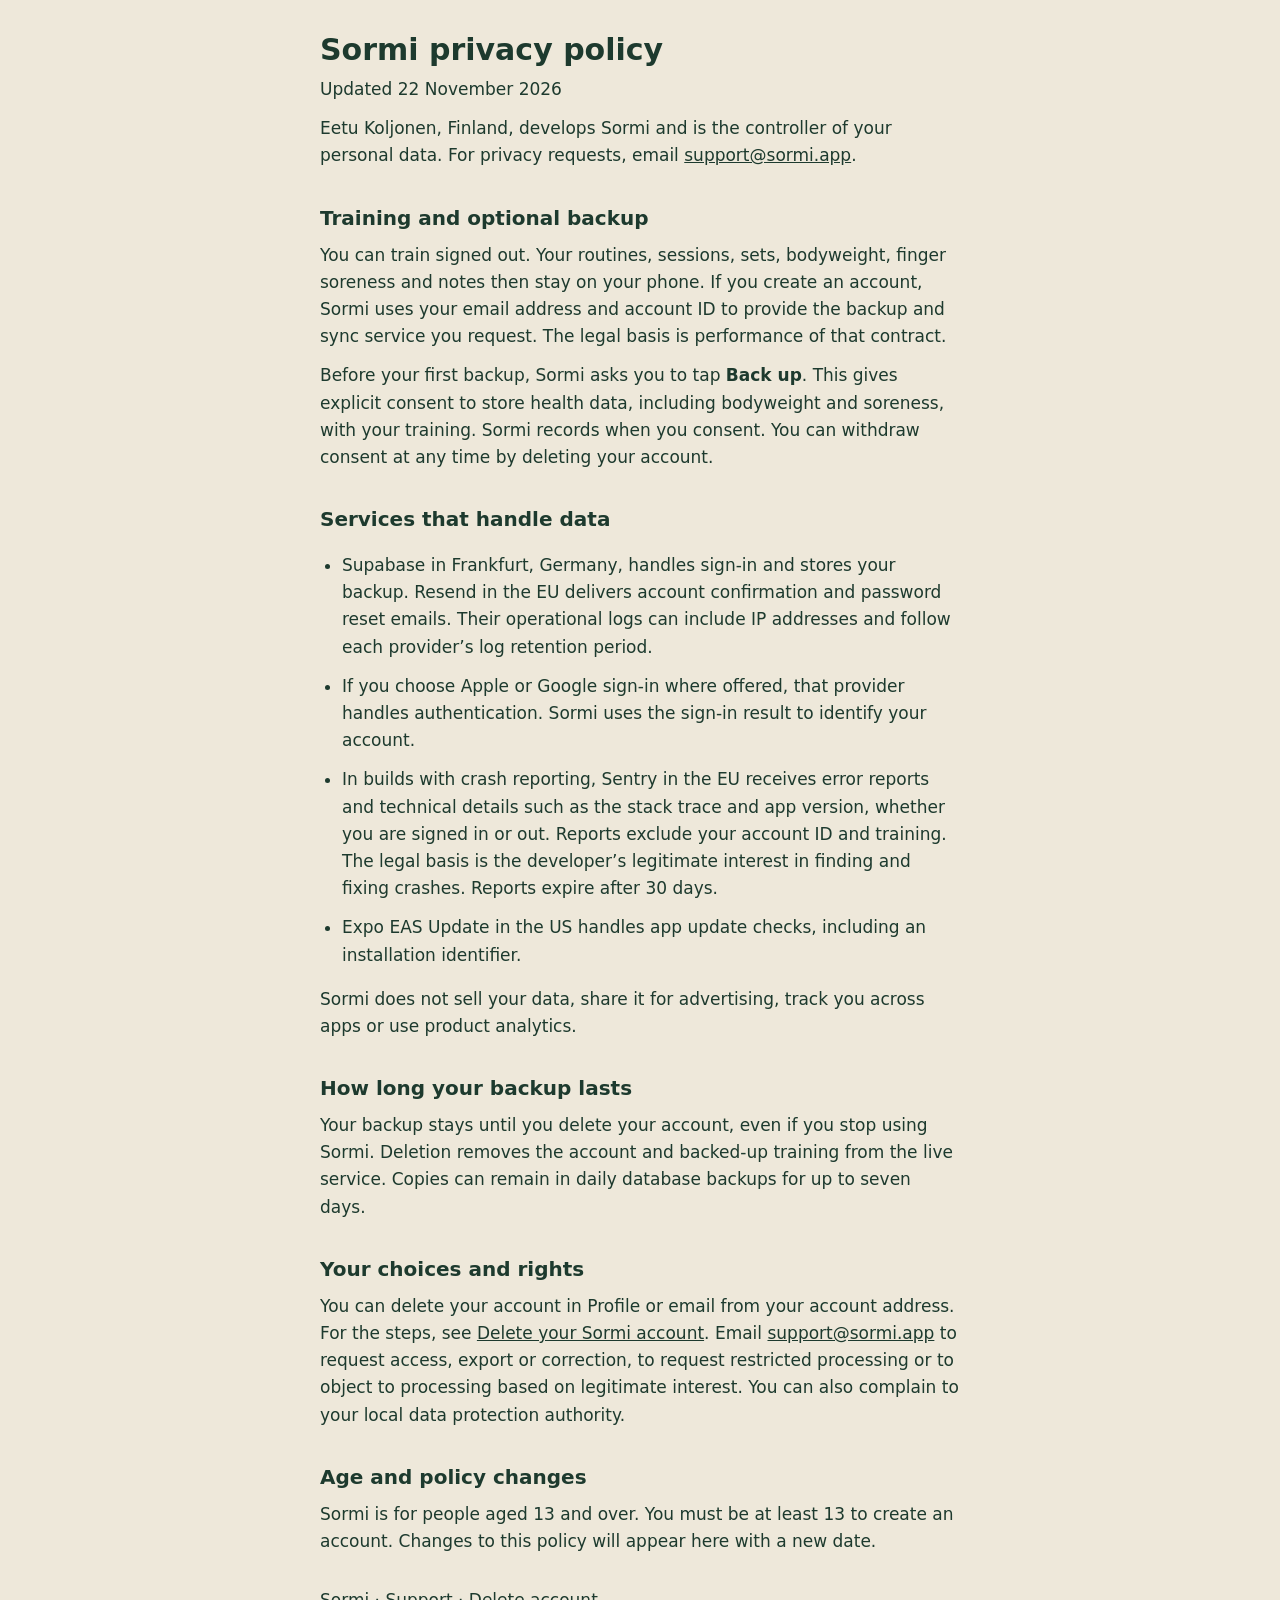
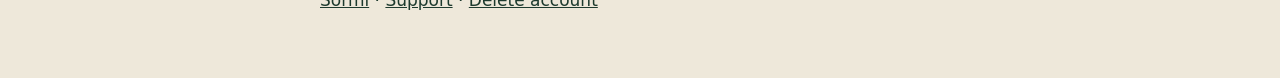
==== privacy/index.html @ 3d549fc2 "Add Sormi privacy, support and account deletion pages" ====
<!doctype html>
<html lang="en">
<head>
<meta charset="utf-8">
<meta name="viewport" content="width=device-width, initial-scale=1">
<title>Sormi privacy policy</title>
<link rel="stylesheet" href="../style.css">
</head>
<body>
<main>
<h1>Sormi privacy policy</h1>
<p>Updated 22 November 2026</p>
<p>Eetu Koljonen, Finland, develops Sormi and is the controller of your personal data. For privacy requests, email <a href="mailto:support@sormi.app">support@sormi.app</a>.</p>
<h2>Training and optional backup</h2>
<p>You can train signed out. Your routines, sessions, sets, bodyweight, finger soreness and notes then stay on your phone. If you create an account, Sormi uses your email address and account ID to provide the backup and sync service you request. The legal basis is performance of that contract.</p>
<p>Before your first backup, Sormi asks you to tap <strong>Back up</strong>. This gives explicit consent to store health data, including bodyweight and soreness, with your training. Sormi records when you consent. You can withdraw consent at any time by deleting your account.</p>
<h2>Services that handle data</h2>
<ul>
<li>Supabase in Frankfurt, Germany, handles sign-in and stores your backup. Resend in the EU delivers account confirmation and password reset emails. Their operational logs can include IP addresses and follow each provider’s log retention period.</li>
<li>If you choose Apple or Google sign-in where offered, that provider handles authentication. Sormi uses the sign-in result to identify your account.</li>
<li>In builds with crash reporting, Sentry in the EU receives error reports and technical details such as the stack trace and app version, whether you are signed in or out. Reports exclude your account ID and training. The legal basis is the developer’s legitimate interest in finding and fixing crashes. Reports expire after 30 days.</li>
<li>Expo EAS Update in the US handles app update checks, including an installation identifier.</li>
</ul>
<p>Sormi does not sell your data, share it for advertising, track you across apps or use product analytics.</p>
<h2>How long your backup lasts</h2>
<p>Your backup stays until you delete your account, even if you stop using Sormi. Deletion removes the account and backed-up training from the live service. Copies can remain in daily database backups for up to seven days.</p>
<h2>Your choices and rights</h2>
<p>You can delete your account in Profile or email from your account address. For the steps, see <a href="../delete-account/">Delete your Sormi account</a>. Email <a href="mailto:support@sormi.app">support@sormi.app</a> to request access, export or correction, to request restricted processing or to object to processing based on legitimate interest. You can also complain to your local data protection authority.</p>
<h2>Age and policy changes</h2>
<p>Sormi is for people aged 13 and over. You must be at least 13 to create an account. Changes to this policy will appear here with a new date.</p>
<nav aria-label="Related pages"><a href="../">Sormi</a> · <a href="../support/">Support</a> · <a href="../delete-account/">Delete account</a></nav>
</main>
</body>
</html>
---- style.css ----
body{margin:0;background:#EEE8DA;color:#1D3A2E;font-family:"DM Sans",system-ui,-apple-system,sans-serif;line-height:1.6;font-size:17px}
main{max-width:640px;margin:0 auto;padding:32px 20px 64px}
h1{font-size:30px;line-height:1.2;margin:0 0 8px}
h2{font-size:20px;margin:32px 0 8px}
p,li{margin:0 0 12px}
ul{padding-left:22px}
a{color:#1D3A2E;text-decoration:underline}
.muted{color:#4E5E54}
nav { margin-top: 2rem; }
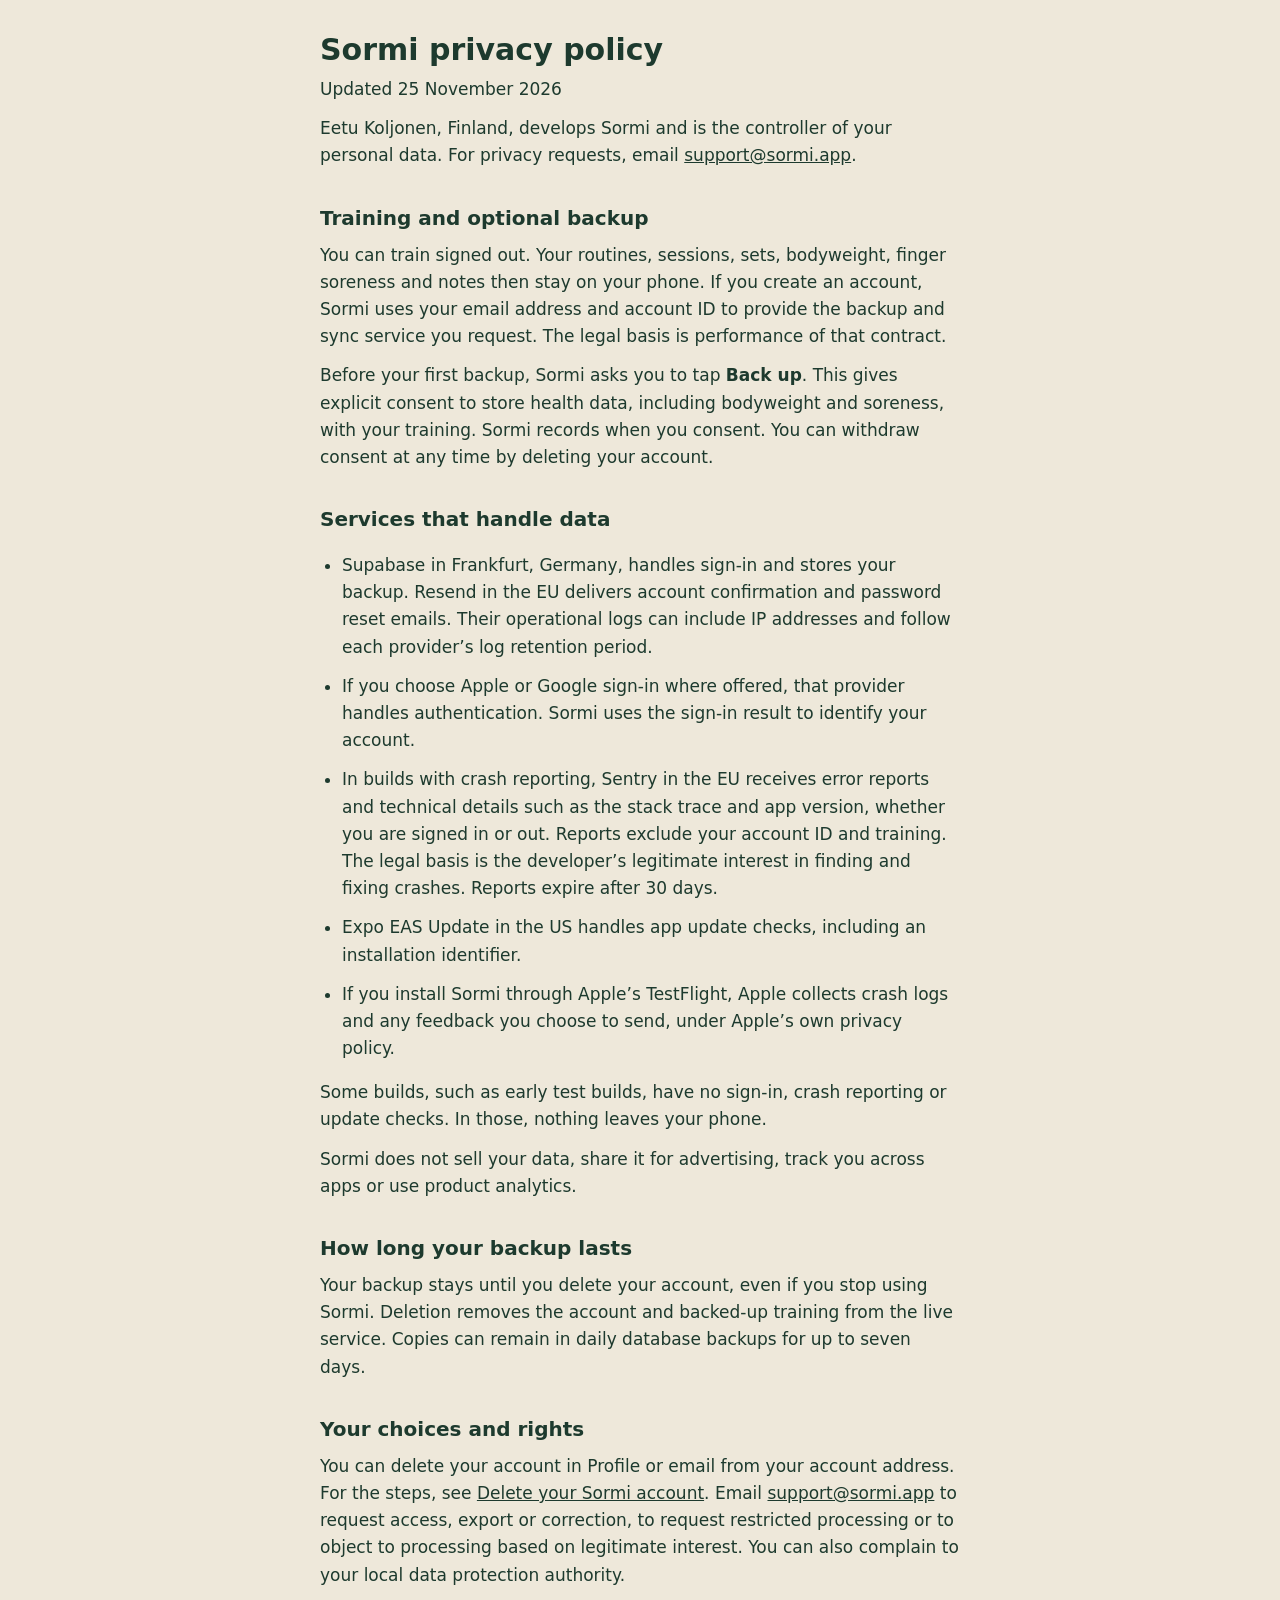
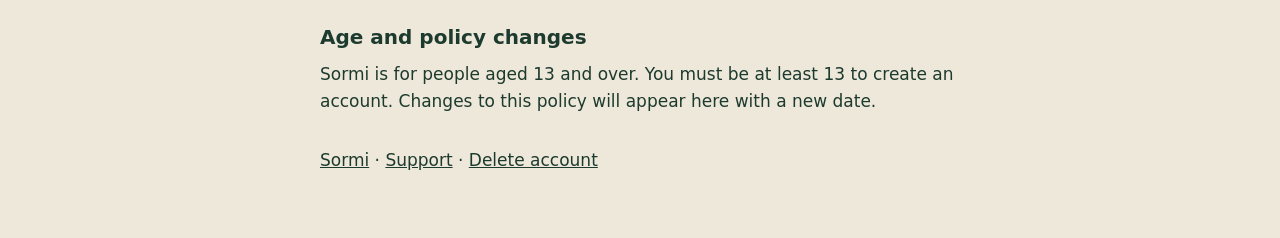
==== commit 90e563e7: "Privacy policy covers builds without sign-in and TestFlight" ====
--- a/privacy/index.html
+++ b/privacy/index.html
@@ -9,7 +9,7 @@
 <body>
 <main>
 <h1>Sormi privacy policy</h1>
-<p>Updated 22 November 2026</p>
+<p>Updated 25 November 2026</p>
 <p>Eetu Koljonen, Finland, develops Sormi and is the controller of your personal data. For privacy requests, email <a href="mailto:support@sormi.app">support@sormi.app</a>.</p>
 <h2>Training and optional backup</h2>
 <p>You can train signed out. Your routines, sessions, sets, bodyweight, finger soreness and notes then stay on your phone. If you create an account, Sormi uses your email address and account ID to provide the backup and sync service you request. The legal basis is performance of that contract.</p>
@@ -20,7 +20,9 @@
 <li>If you choose Apple or Google sign-in where offered, that provider handles authentication. Sormi uses the sign-in result to identify your account.</li>
 <li>In builds with crash reporting, Sentry in the EU receives error reports and technical details such as the stack trace and app version, whether you are signed in or out. Reports exclude your account ID and training. The legal basis is the developer’s legitimate interest in finding and fixing crashes. Reports expire after 30 days.</li>
 <li>Expo EAS Update in the US handles app update checks, including an installation identifier.</li>
+<li>If you install Sormi through Apple’s TestFlight, Apple collects crash logs and any feedback you choose to send, under Apple’s own privacy policy.</li>
 </ul>
+<p>Some builds, such as early test builds, have no sign-in, crash reporting or update checks. In those, nothing leaves your phone.</p>
 <p>Sormi does not sell your data, share it for advertising, track you across apps or use product analytics.</p>
 <h2>How long your backup lasts</h2>
 <p>Your backup stays until you delete your account, even if you stop using Sormi. Deletion removes the account and backed-up training from the live service. Copies can remain in daily database backups for up to seven days.</p>
